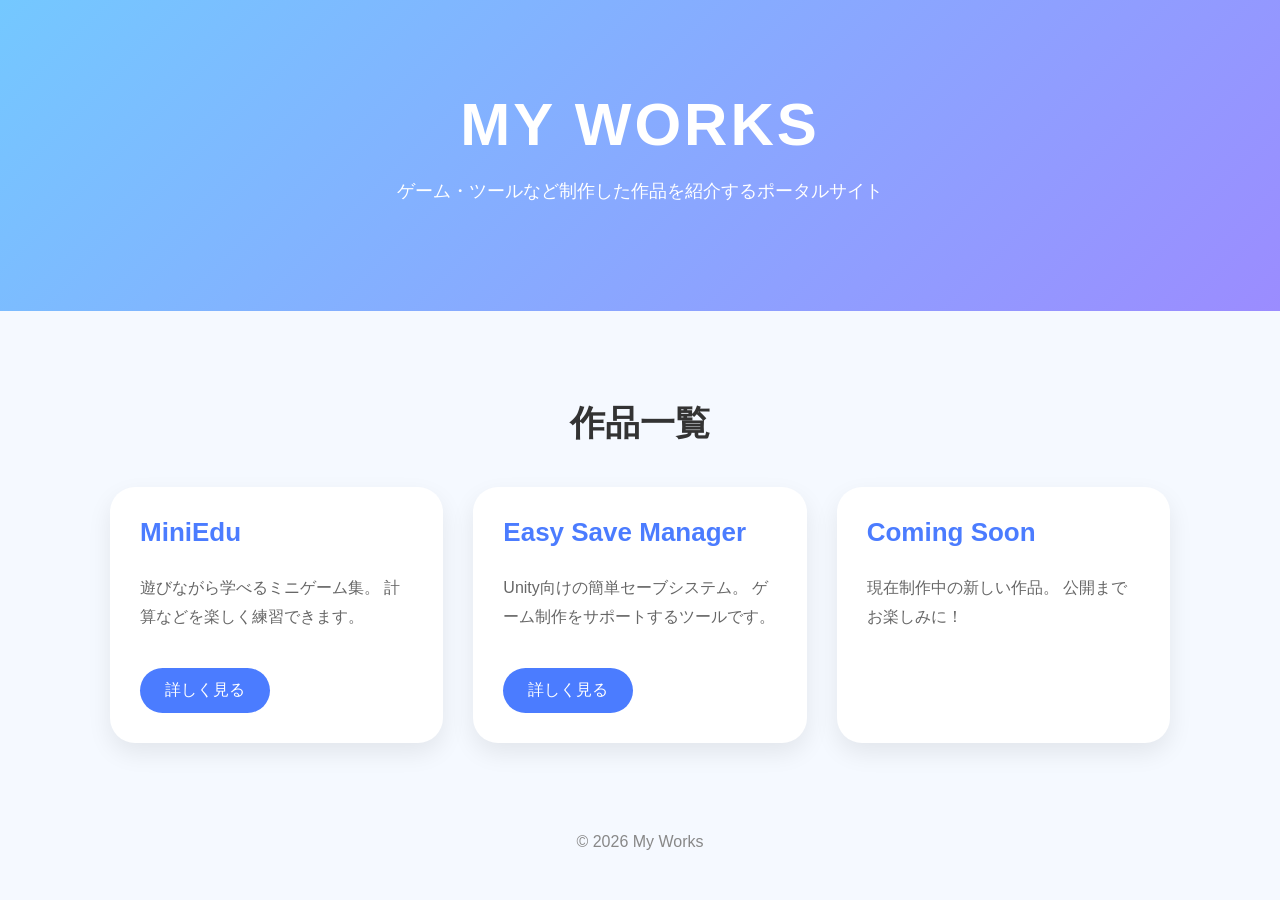
==== index.html @ f9743144 "Create initial HTML structure for portfolio site This is a basic HTML structure for a portfolio site" ====
<!DOCTYPE html>

<html lang="ja"> <head> <meta charset="UTF-8"> <meta name="viewport" content="width=device-width, initial-scale=1.0">

<title>My Works</title>

<style> * { box-sizing: border-box; } body { margin: 0; font-family: "Yu Gothic", "Segoe UI", sans-serif; background: #f5f9ff; color: #333; } /* ヘッダー */ header { padding: 90px 20px; text-align: center; background: linear-gradient(135deg, #74c8ff, #9b8cff); color: white; } header h1 { font-size: 60px; margin: 0; letter-spacing: 3px; } header p { margin-top: 20px; font-size: 18px; } /* メイン */ main { max-width: 1100px; margin: auto; padding: 60px 20px; } h2 { text-align: center; font-size: 35px; margin-bottom: 40px; } /* 作品カード */ .works { display: grid; grid-template-columns: repeat(auto-fit, minmax(280px, 1fr)); gap: 30px; } .card { background: white; border-radius: 25px; padding: 30px; box-shadow: 0 10px 25px rgba(0,0,0,0.08); transition: 0.3s; } .card:hover { transform: translateY(-10px); box-shadow: 0 20px 35px rgba(0,0,0,0.15); } .card h3 { margin-top:0; font-size: 26px; color:#4b7cff; } .card p { color:#666; line-height:1.8; } /* ボタン */ .button { display:inline-block; margin-top:20px; padding:12px 25px; border-radius:30px; background:#4b7cff; color:white; text-decoration:none; transition:0.2s; } .button:hover { background:#345edb; } /* フッター */ footer { text-align:center; padding:30px; color:#888; } </style>

</head>

<body>

<header>

<h1>MY WORKS</h1>

<p> ゲーム・ツールなど制作した作品を紹介するポータルサイト </p>

</header>




<main>

<h2>作品一覧</h2>

<div class="works">




<div class="card">

<h3>MiniEdu</h3>

<p> 遊びながら学べるミニゲーム集。 計算などを楽しく練習できます。 </p>

<a class="button" href="#"> 詳しく見る </a>

</div>




<div class="card">

<h3>Easy Save Manager</h3>

<p> Unity向けの簡単セーブシステム。 ゲーム制作をサポートするツールです。 </p>

<a class="button" href="#"> 詳しく見る </a>

</div>




<div class="card">

<h3>Coming Soon</h3>

<p> 現在制作中の新しい作品。 公開までお楽しみに！ </p>

</div>




</div>

</main>




<footer>

© 2026 My Works

</footer>




</body> </html>
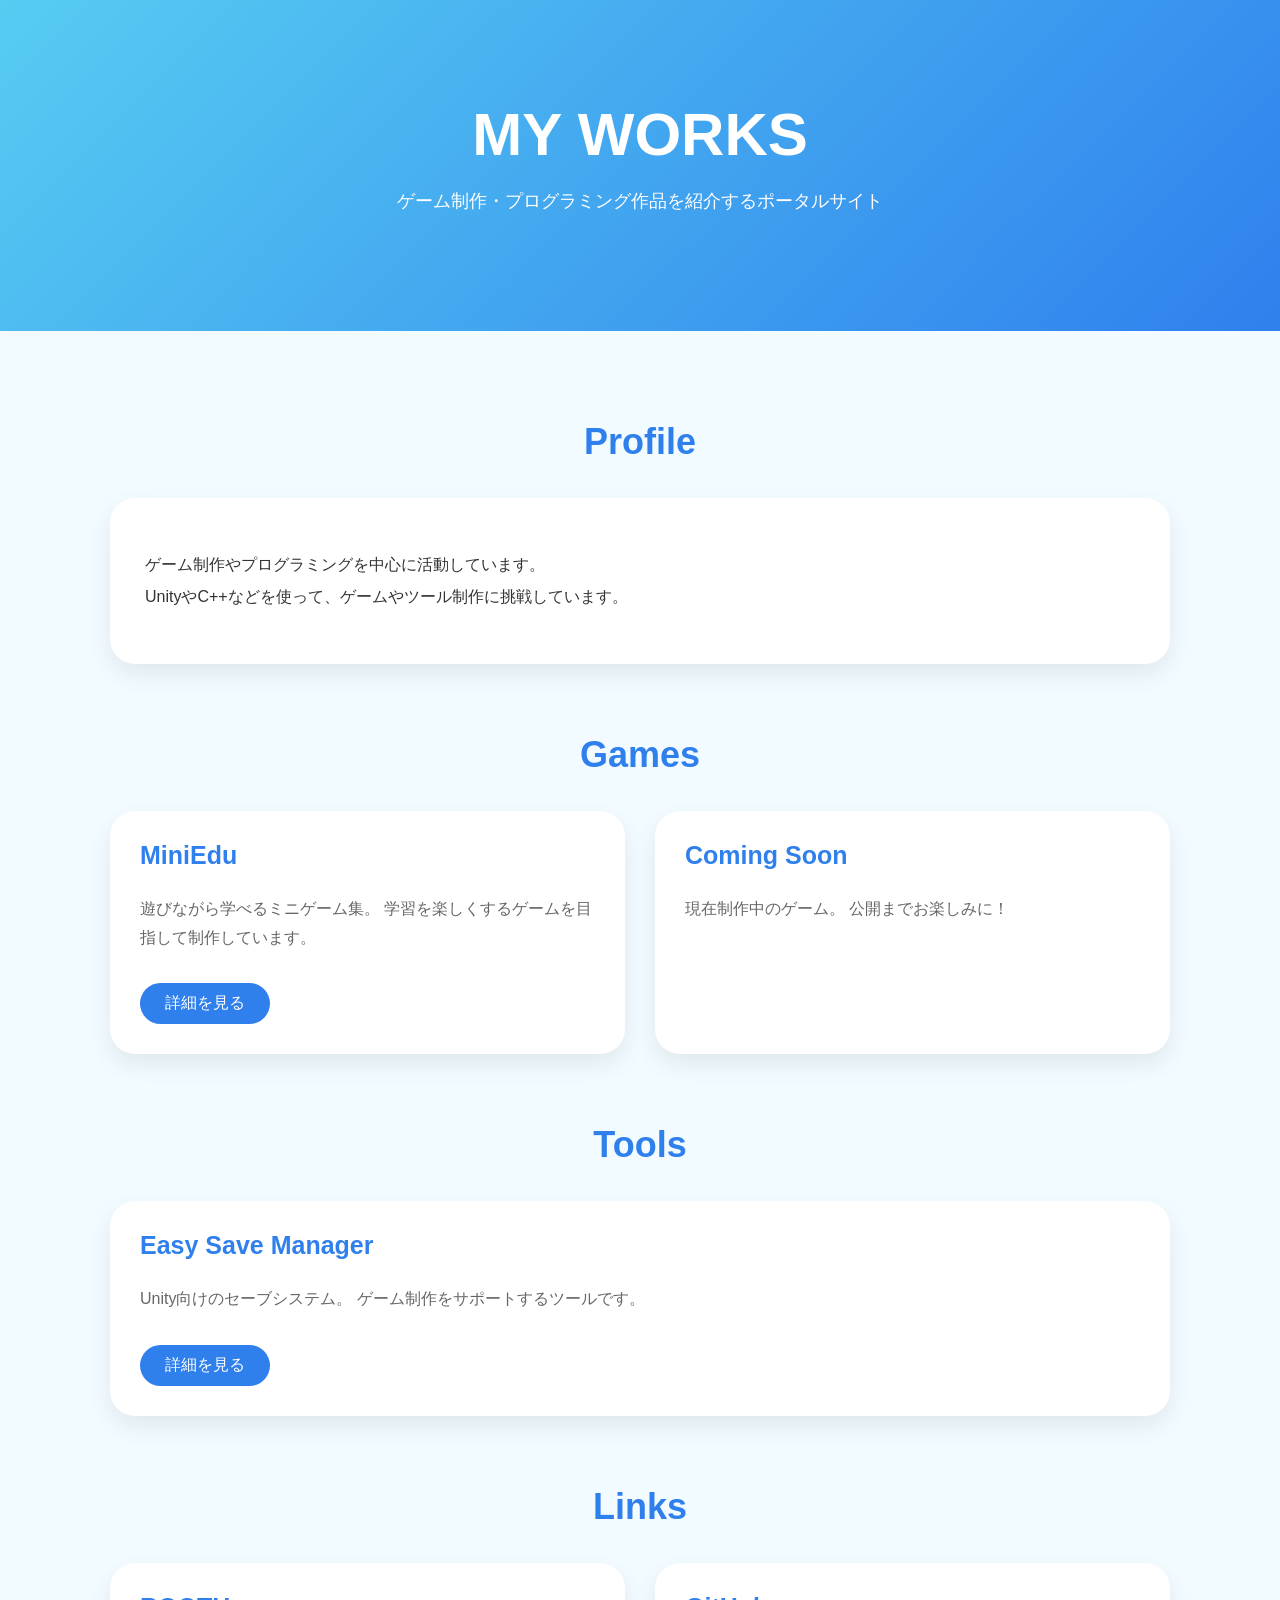
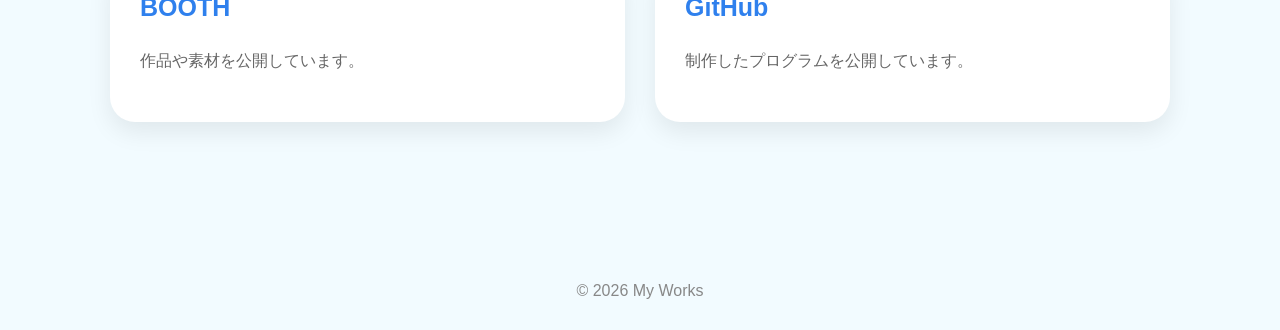
==== commit 0b8fd2f2: "Refactor index.html with updated content and styles" ====
--- a/index.html
+++ b/index.html
@@ -1,20 +1,28 @@
 <!DOCTYPE html>
 
-<html lang="ja"> <head> <meta charset="UTF-8"> <meta name="viewport" content="width=device-width, initial-scale=1.0">
+<html lang="ja"> <head>
+
+<meta charset="UTF-8"> <meta name="viewport" content="width=device-width, initial-scale=1.0">
 
 <title>My Works</title>
 
-<style> * { box-sizing: border-box; } body { margin: 0; font-family: "Yu Gothic", "Segoe UI", sans-serif; background: #f5f9ff; color: #333; } /* ヘッダー */ header { padding: 90px 20px; text-align: center; background: linear-gradient(135deg, #74c8ff, #9b8cff); color: white; } header h1 { font-size: 60px; margin: 0; letter-spacing: 3px; } header p { margin-top: 20px; font-size: 18px; } /* メイン */ main { max-width: 1100px; margin: auto; padding: 60px 20px; } h2 { text-align: center; font-size: 35px; margin-bottom: 40px; } /* 作品カード */ .works { display: grid; grid-template-columns: repeat(auto-fit, minmax(280px, 1fr)); gap: 30px; } .card { background: white; border-radius: 25px; padding: 30px; box-shadow: 0 10px 25px rgba(0,0,0,0.08); transition: 0.3s; } .card:hover { transform: translateY(-10px); box-shadow: 0 20px 35px rgba(0,0,0,0.15); } .card h3 { margin-top:0; font-size: 26px; color:#4b7cff; } .card p { color:#666; line-height:1.8; } /* ボタン */ .button { display:inline-block; margin-top:20px; padding:12px 25px; border-radius:30px; background:#4b7cff; color:white; text-decoration:none; transition:0.2s; } .button:hover { background:#345edb; } /* フッター */ footer { text-align:center; padding:30px; color:#888; } </style>
+<style> * { box-sizing:border-box; } body { margin:0; font-family: "Yu Gothic", "Segoe UI", sans-serif; background:#f2fbff; color:#333; } /* トップ */ header { padding:100px 20px; text-align:center; color:white; background: linear-gradient( 135deg, #56ccf2, #2f80ed ); } header h1 { font-size:60px; margin:0; } header p { font-size:18px; margin-top:20px; } /* メイン */ main { max-width:1100px; margin:auto; padding:60px 20px; } section { margin-bottom:70px; } h2 { text-align:center; font-size:36px; color:#2f80ed; margin-bottom:35px; } /* プロフィール */ .profile { background:white; padding:35px; border-radius:25px; box-shadow: 0 10px 25px rgba(0,0,0,0.08); line-height:2; } /* カード */ .cards { display:grid; grid-template-columns: repeat(auto-fit,minmax(260px,1fr)); gap:30px; } .card { background:white; padding:30px; border-radius:25px; box-shadow: 0 10px 25px rgba(0,0,0,0.08); transition:0.3s; } .card:hover { transform:translateY(-8px); box-shadow: 0 20px 35px rgba(0,0,0,0.15); } .card h3 { color:#2f80ed; font-size:25px; margin-top:0; } .card p { color:#666; line-height:1.8; } /* ボタン */ .button { display:inline-block; margin-top:15px; padding:10px 25px; background:#2f80ed; color:white; border-radius:30px; text-decoration:none; } .button:hover { background:#1c5fb8; } /* フッター */ footer { text-align:center; padding:30px; color:#888; } </style>
 
 </head>
 
+
+
+
 <body>
+
+
+
 
 <header>
 
 <h1>MY WORKS</h1>
 
-<p> ゲーム・ツールなど制作した作品を紹介するポータルサイト </p>
+<p> ゲーム制作・プログラミング作品を紹介するポータルサイト </p>
 
 </header>
 
@@ -23,33 +31,40 @@
 
 <main>
 
-<h2>作品一覧</h2>
-
-<div class="works">
 
 
 
+<section>
+
+<h2>Profile</h2>
+
+<div class="profile">
+
+<p> ゲーム制作やプログラミングを中心に活動しています。 <br> UnityやC++などを使って、ゲームやツール制作に挑戦しています。 </p>
+
+</div>
+
+</section>
+
+
+
+
+
+
+
+<section>
+
+<h2>Games</h2>
+
+<div class="cards">
 
 <div class="card">
 
 <h3>MiniEdu</h3>
 
-<p> 遊びながら学べるミニゲーム集。 計算などを楽しく練習できます。 </p>
+<p> 遊びながら学べるミニゲーム集。 学習を楽しくするゲームを目指して制作しています。 </p>
 
-<a class="button" href="#"> 詳しく見る </a>
-
-</div>
-
-
-
-
-<div class="card">
-
-<h3>Easy Save Manager</h3>
-
-<p> Unity向けの簡単セーブシステム。 ゲーム制作をサポートするツールです。 </p>
-
-<a class="button" href="#"> 詳しく見る </a>
+<a class="button" href="#"> 詳細を見る </a>
 
 </div>
 
@@ -60,14 +75,71 @@
 
 <h3>Coming Soon</h3>
 
-<p> 現在制作中の新しい作品。 公開までお楽しみに！ </p>
+<p> 現在制作中のゲーム。 公開までお楽しみに！ </p>
 
 </div>
+
+</div>
+
+</section>
 
 
 
 
+
+
+
+<section>
+
+<h2>Tools</h2>
+
+<div class="cards">
+
+<div class="card">
+
+<h3>Easy Save Manager</h3>
+
+<p> Unity向けのセーブシステム。 ゲーム制作をサポートするツールです。 </p>
+
+<a class="button" href="#"> 詳細を見る </a>
+
 </div>
+
+</div>
+
+</section>
+
+
+
+
+<section>
+
+<h2>Links</h2>
+
+<div class="cards">
+
+<div class="card">
+
+<h3>BOOTH</h3>
+
+<p> 作品や素材を公開しています。 </p>
+
+</div>
+
+<div class="card">
+
+<h3>GitHub</h3>
+
+<p> 制作したプログラムを公開しています。 </p>
+
+</div>
+
+</div>
+
+</section>
+
+
+
 
 </main>
 
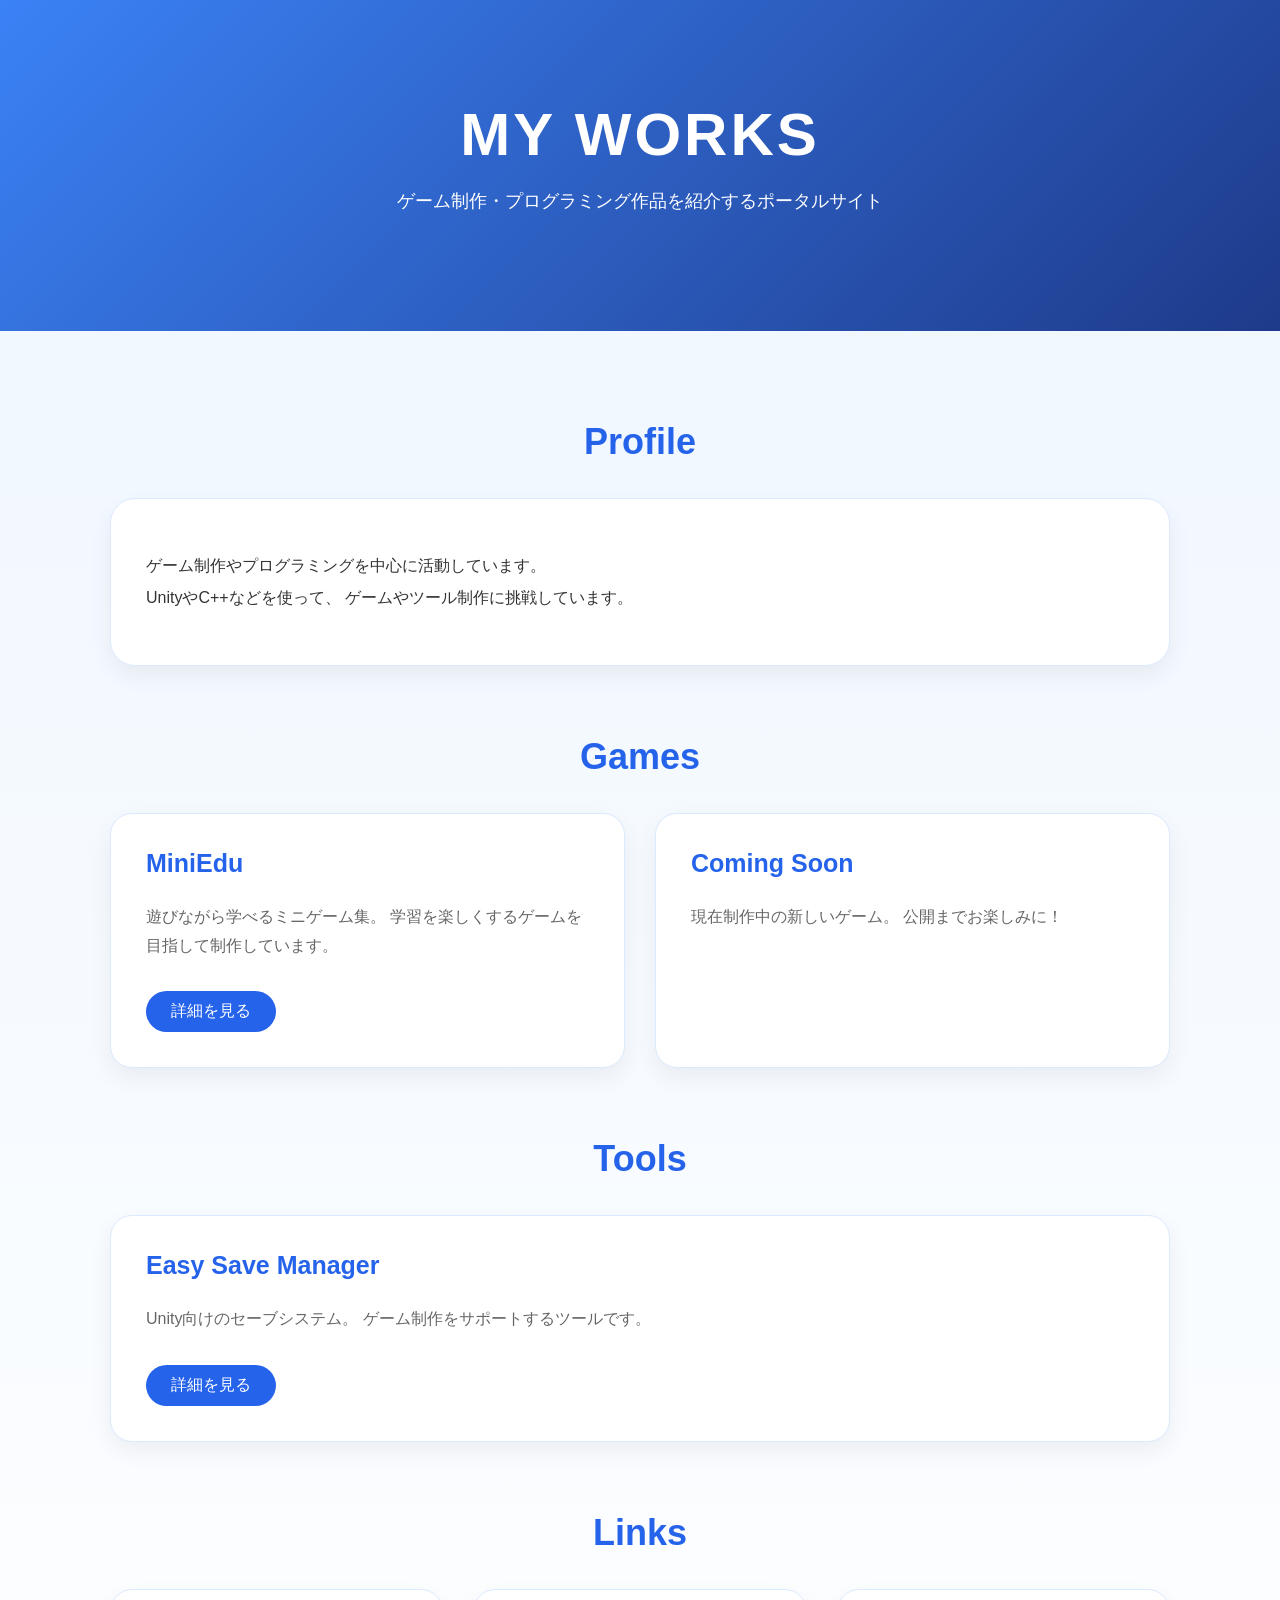
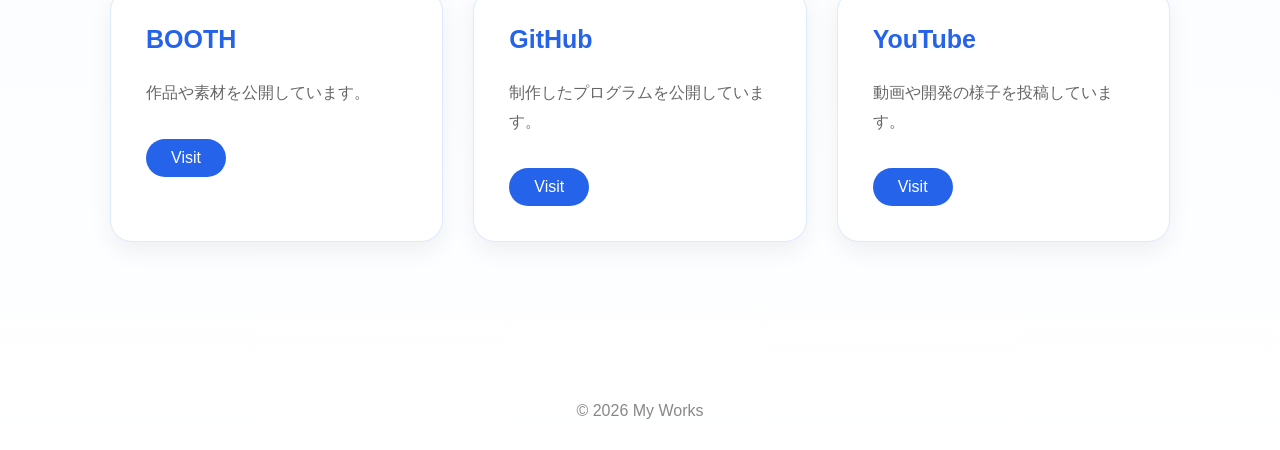
==== commit 63ae760f: "Refactor HTML structure and improve styles Updated styles and content for better layout and readabil" ====
--- a/index.html
+++ b/index.html
@@ -1,28 +1,270 @@
 <!DOCTYPE html>
-
-<html lang="ja"> <head>
-
-<meta charset="UTF-8"> <meta name="viewport" content="width=device-width, initial-scale=1.0">
+<html lang="ja">
+
+<head>
+
+<meta charset="UTF-8">
+<meta name="viewport" content="width=device-width, initial-scale=1.0">
 
 <title>My Works</title>
 
-<style> * { box-sizing:border-box; } body { margin:0; font-family: "Yu Gothic", "Segoe UI", sans-serif; background:#f2fbff; color:#333; } /* トップ */ header { padding:100px 20px; text-align:center; color:white; background: linear-gradient( 135deg, #56ccf2, #2f80ed ); } header h1 { font-size:60px; margin:0; } header p { font-size:18px; margin-top:20px; } /* メイン */ main { max-width:1100px; margin:auto; padding:60px 20px; } section { margin-bottom:70px; } h2 { text-align:center; font-size:36px; color:#2f80ed; margin-bottom:35px; } /* プロフィール */ .profile { background:white; padding:35px; border-radius:25px; box-shadow: 0 10px 25px rgba(0,0,0,0.08); line-height:2; } /* カード */ .cards { display:grid; grid-template-columns: repeat(auto-fit,minmax(260px,1fr)); gap:30px; } .card { background:white; padding:30px; border-radius:25px; box-shadow: 0 10px 25px rgba(0,0,0,0.08); transition:0.3s; } .card:hover { transform:translateY(-8px); box-shadow: 0 20px 35px rgba(0,0,0,0.15); } .card h3 { color:#2f80ed; font-size:25px; margin-top:0; } .card p { color:#666; line-height:1.8; } /* ボタン */ .button { display:inline-block; margin-top:15px; padding:10px 25px; background:#2f80ed; color:white; border-radius:30px; text-decoration:none; } .button:hover { background:#1c5fb8; } /* フッター */ footer { text-align:center; padding:30px; color:#888; } </style>
+<style>
+
+* {
+    box-sizing:border-box;
+}
+
+
+body {
+
+    margin:0;
+
+    font-family:
+    "Yu Gothic",
+    "Segoe UI",
+    sans-serif;
+
+    background:
+    linear-gradient(
+        180deg,
+        #eef6ff,
+        #ffffff
+    );
+
+    color:#333;
+
+}
+
+
+/* ヘッダー */
+
+header {
+
+    padding:100px 20px;
+
+    text-align:center;
+
+    color:white;
+
+    background:
+    linear-gradient(
+        135deg,
+        #3b82f6,
+        #1e3a8a
+    );
+
+}
+
+
+header h1 {
+
+    font-size:60px;
+
+    margin:0;
+
+    letter-spacing:3px;
+
+}
+
+
+header p {
+
+    font-size:18px;
+
+    margin-top:20px;
+
+}
+
+
+
+/* メイン */
+
+main {
+
+    max-width:1100px;
+
+    margin:auto;
+
+    padding:60px 20px;
+
+}
+
+
+
+section {
+
+    margin-bottom:70px;
+
+}
+
+
+
+h2 {
+
+    text-align:center;
+
+    font-size:36px;
+
+    color:#2563eb;
+
+    margin-bottom:35px;
+
+}
+
+
+
+/* プロフィール */
+
+.profile {
+
+    background:#ffffff;
+
+    padding:35px;
+
+    border-radius:25px;
+
+    border:1px solid #dbeafe;
+
+    box-shadow:
+    0 10px 25px rgba(0,0,0,0.06);
+
+    line-height:2;
+
+}
+
+
+
+/* カード一覧 */
+
+.cards {
+
+    display:grid;
+
+    grid-template-columns:
+    repeat(auto-fit,minmax(260px,1fr));
+
+    gap:30px;
+
+}
+
+
+
+/* カード */
+
+.card {
+
+    background:#ffffff;
+
+    padding:35px;
+
+    border-radius:22px;
+
+    border:1px solid #dbeafe;
+
+    box-shadow:
+    0 10px 25px rgba(0,0,0,0.06);
+
+    transition:0.3s;
+
+}
+
+
+.card:hover {
+
+    transform:translateY(-8px);
+
+    box-shadow:
+    0 20px 35px rgba(30,58,138,0.15);
+
+}
+
+
+
+.card h3 {
+
+    color:#2563eb;
+
+    font-size:25px;
+
+    margin-top:0;
+
+}
+
+
+
+.card p {
+
+    color:#666;
+
+    line-height:1.8;
+
+}
+
+
+
+/* ボタン */
+
+.button {
+
+    display:inline-block;
+
+    margin-top:15px;
+
+    padding:10px 25px;
+
+    background:#2563eb;
+
+    color:white;
+
+    border-radius:30px;
+
+    text-decoration:none;
+
+    transition:0.2s;
+
+}
+
+
+
+.button:hover {
+
+    background:#1d4ed8;
+
+}
+
+
+
+/* フッター */
+
+footer {
+
+    text-align:center;
+
+    padding:30px;
+
+    color:#888;
+
+}
+
+
+
+</style>
 
 </head>
 
 
 
-
 <body>
 
 
 
-
 <header>
 
 <h1>MY WORKS</h1>
 
-<p> ゲーム制作・プログラミング作品を紹介するポータルサイト </p>
+<p>
+ゲーム制作・プログラミング作品を紹介するポータルサイト
+</p>
 
 </header>
 
@@ -38,9 +280,16 @@
 
 <h2>Profile</h2>
 
+
 <div class="profile">
 
-<p> ゲーム制作やプログラミングを中心に活動しています。 <br> UnityやC++などを使って、ゲームやツール制作に挑戦しています。 </p>
+<p>
+ゲーム制作やプログラミングを中心に活動しています。
+<br>
+UnityやC++などを使って、
+ゲームやツール制作に挑戦しています。
+</p>
+
 
 </div>
 
@@ -51,20 +300,29 @@
 
 
 
-
 <section>
 
 <h2>Games</h2>
 
+
 <div class="cards">
 
+
+
 <div class="card">
 
 <h3>MiniEdu</h3>
 
-<p> 遊びながら学べるミニゲーム集。 学習を楽しくするゲームを目指して制作しています。 </p>
-
-<a class="button" href="#"> 詳細を見る </a>
+<p>
+遊びながら学べるミニゲーム集。
+学習を楽しくするゲームを目指して制作しています。
+</p>
+
+
+<a class="button" href="#">
+詳細を見る
+</a>
+
 
 </div>
 
@@ -75,11 +333,19 @@
 
 <h3>Coming Soon</h3>
 
-<p> 現在制作中のゲーム。 公開までお楽しみに！ </p>
-
-</div>
-
-</div>
+
+<p>
+現在制作中の新しいゲーム。
+公開までお楽しみに！
+</p>
+
+
+</div>
+
+
+
+</div>
+
 
 </section>
 
@@ -89,63 +355,140 @@
 
 
 
+
 <section>
 
 <h2>Tools</h2>
 
+
 <div class="cards">
 
+
+
 <div class="card">
 
 <h3>Easy Save Manager</h3>
 
-<p> Unity向けのセーブシステム。 ゲーム制作をサポートするツールです。 </p>
-
-<a class="button" href="#"> 詳細を見る </a>
-
-</div>
-
-</div>
+
+<p>
+Unity向けのセーブシステム。
+ゲーム制作をサポートするツールです。
+</p>
+
+
+<a class="button" href="#">
+詳細を見る
+</a>
+
+
+</div>
+
+
+
+</div>
+
 
 </section>
 
 
 
 
+
+
+
 <section>
 
 <h2>Links</h2>
 
+
 <div class="cards">
 
+
+
 <div class="card">
 
 <h3>BOOTH</h3>
 
-<p> 作品や素材を公開しています。 </p>
-
-</div>
+<p>
+作品や素材を公開しています。
+</p>
+
+
+<a class="button"
+href="ここにBOOTHのURL"
+target="_blank">
+
+Visit
+
+</a>
+
+
+</div>
+
+
+
+
 
 <div class="card">
 
 <h3>GitHub</h3>
 
-<p> 制作したプログラムを公開しています。 </p>
-
-</div>
-
-</div>
+<p>
+制作したプログラムを公開しています。
+</p>
+
+
+<a class="button"
+href="https://github.com/skun-09"
+target="_blank">
+
+Visit
+
+</a>
+
+
+</div>
+
+
+
+
+
+
+<div class="card">
+
+<h3>YouTube</h3>
+
+<p>
+動画や開発の様子を投稿しています。
+</p>
+
+
+<a class="button"
+href="ここにYouTubeのURL"
+target="_blank">
+
+Visit
+
+</a>
+
+
+</div>
+
+
+
+</div>
+
 
 </section>
 
 
 
 
+
 </main>
 
 
 
-
 <footer>
 
 © 2026 My Works
@@ -154,5 +497,6 @@
 
 
 
-
-</body> </html>
+</body>
+
+</html>
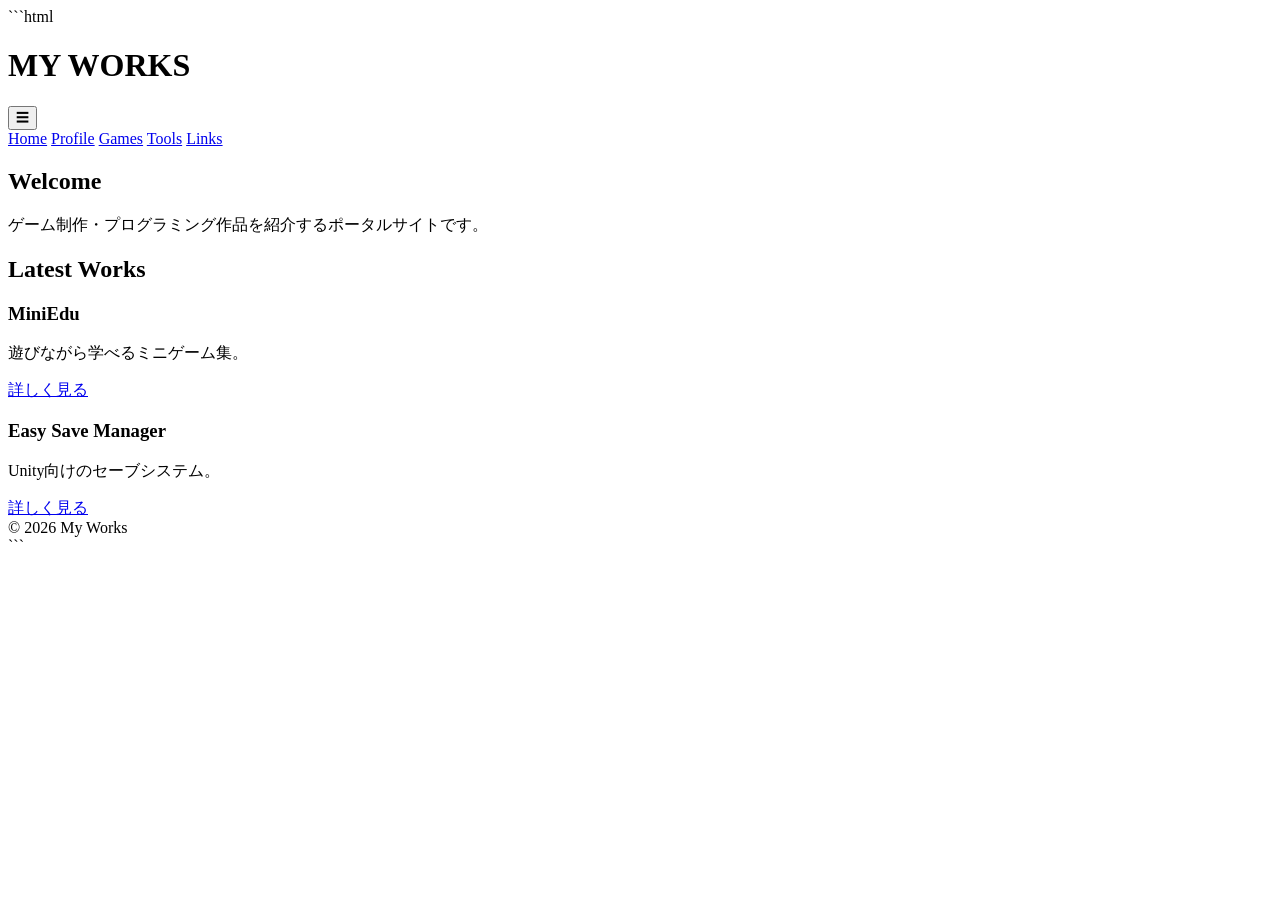
==== commit 63f9b46a: "Refactor index.html with new layout and styles Updated HTML structure and added styles, sections, an" ====
--- a/index.html
+++ b/index.html
@@ -1,3 +1,4 @@
+```html
 <!DOCTYPE html>
 <html lang="ja">
 
@@ -8,263 +9,45 @@
 
 <title>My Works</title>
 
-<style>
-
-* {
-    box-sizing:border-box;
-}
-
-
-body {
-
-    margin:0;
-
-    font-family:
-    "Yu Gothic",
-    "Segoe UI",
-    sans-serif;
-
-    background:
-    linear-gradient(
-        180deg,
-        #eef6ff,
-        #ffffff
-    );
-
-    color:#333;
-
-}
-
-
-/* ヘッダー */
-
-header {
-
-    padding:100px 20px;
-
-    text-align:center;
-
-    color:white;
-
-    background:
-    linear-gradient(
-        135deg,
-        #3b82f6,
-        #1e3a8a
-    );
-
-}
-
-
-header h1 {
-
-    font-size:60px;
-
-    margin:0;
-
-    letter-spacing:3px;
-
-}
-
-
-header p {
-
-    font-size:18px;
-
-    margin-top:20px;
-
-}
-
-
-
-/* メイン */
-
-main {
-
-    max-width:1100px;
-
-    margin:auto;
-
-    padding:60px 20px;
-
-}
-
-
-
-section {
-
-    margin-bottom:70px;
-
-}
-
-
-
-h2 {
-
-    text-align:center;
-
-    font-size:36px;
-
-    color:#2563eb;
-
-    margin-bottom:35px;
-
-}
-
-
-
-/* プロフィール */
-
-.profile {
-
-    background:#ffffff;
-
-    padding:35px;
-
-    border-radius:25px;
-
-    border:1px solid #dbeafe;
-
-    box-shadow:
-    0 10px 25px rgba(0,0,0,0.06);
-
-    line-height:2;
-
-}
-
-
-
-/* カード一覧 */
-
-.cards {
-
-    display:grid;
-
-    grid-template-columns:
-    repeat(auto-fit,minmax(260px,1fr));
-
-    gap:30px;
-
-}
-
-
-
-/* カード */
-
-.card {
-
-    background:#ffffff;
-
-    padding:35px;
-
-    border-radius:22px;
-
-    border:1px solid #dbeafe;
-
-    box-shadow:
-    0 10px 25px rgba(0,0,0,0.06);
-
-    transition:0.3s;
-
-}
-
-
-.card:hover {
-
-    transform:translateY(-8px);
-
-    box-shadow:
-    0 20px 35px rgba(30,58,138,0.15);
-
-}
-
-
-
-.card h3 {
-
-    color:#2563eb;
-
-    font-size:25px;
-
-    margin-top:0;
-
-}
-
-
-
-.card p {
-
-    color:#666;
-
-    line-height:1.8;
-
-}
-
-
-
-/* ボタン */
-
-.button {
-
-    display:inline-block;
-
-    margin-top:15px;
-
-    padding:10px 25px;
-
-    background:#2563eb;
-
-    color:white;
-
-    border-radius:30px;
-
-    text-decoration:none;
-
-    transition:0.2s;
-
-}
-
-
-
-.button:hover {
-
-    background:#1d4ed8;
-
-}
-
-
-
-/* フッター */
-
-footer {
-
-    text-align:center;
-
-    padding:30px;
-
-    color:#888;
-
-}
-
-
-
-</style>
+<link rel="stylesheet" href="style.css">
 
 </head>
-
 
 
 <body>
 
 
-
 <header>
 
-<h1>MY WORKS</h1>
+    <div class="header-inner">
 
-<p>
-ゲーム制作・プログラミング作品を紹介するポータルサイト
-</p>
+        <h1>MY WORKS</h1>
+
+
+        <!-- ハンバーガーメニュー -->
+
+        <button class="menu-button">
+            ☰
+        </button>
+
+
+    </div>
+
+
+    <nav class="menu">
+
+        <a href="index.html">Home</a>
+
+        <a href="profile.html">Profile</a>
+
+        <a href="games.html">Games</a>
+
+        <a href="tools.html">Tools</a>
+
+        <a href="links.html">Links</a>
+
+    </nav>
+
 
 </header>
 
@@ -274,35 +57,31 @@
 <main>
 
 
+<section class="hero">
 
 
-<section>
-
-<h2>Profile</h2>
+<h2>
+Welcome
+</h2>
 
 
-<div class="profile">
-
 <p>
-ゲーム制作やプログラミングを中心に活動しています。
-<br>
-UnityやC++などを使って、
-ゲームやツール制作に挑戦しています。
+ゲーム制作・プログラミング作品を紹介するポータルサイトです。
 </p>
 
-
-</div>
 
 </section>
 
 
 
 
+<section>
 
 
-<section>
+<h2>
+Latest Works
+</h2>
 
-<h2>Games</h2>
 
 
 <div class="cards">
@@ -311,16 +90,17 @@
 
 <div class="card">
 
-<h3>MiniEdu</h3>
+<h3>
+MiniEdu
+</h3>
 
 <p>
 遊びながら学べるミニゲーム集。
-学習を楽しくするゲームを目指して制作しています。
 </p>
 
 
-<a class="button" href="#">
-詳細を見る
+<a class="button" href="games.html">
+詳しく見る
 </a>
 
 
@@ -331,53 +111,17 @@
 
 <div class="card">
 
-<h3>Coming Soon</h3>
-
+<h3>
+Easy Save Manager
+</h3>
 
 <p>
-現在制作中の新しいゲーム。
-公開までお楽しみに！
+Unity向けのセーブシステム。
 </p>
 
 
-</div>
-
-
-
-</div>
-
-
-</section>
-
-
-
-
-
-
-
-
-<section>
-
-<h2>Tools</h2>
-
-
-<div class="cards">
-
-
-
-<div class="card">
-
-<h3>Easy Save Manager</h3>
-
-
-<p>
-Unity向けのセーブシステム。
-ゲーム制作をサポートするツールです。
-</p>
-
-
-<a class="button" href="#">
-詳細を見る
+<a class="button" href="tools.html">
+詳しく見る
 </a>
 
 
@@ -392,100 +136,9 @@
 
 
 
+</main>
 
 
-
-
-<section>
-
-<h2>Links</h2>
-
-
-<div class="cards">
-
-
-
-<div class="card">
-
-<h3>BOOTH</h3>
-
-<p>
-作品や素材を公開しています。
-</p>
-
-
-<a class="button"
-href="ここにBOOTHのURL"
-target="_blank">
-
-Visit
-
-</a>
-
-
-</div>
-
-
-
-
-
-<div class="card">
-
-<h3>GitHub</h3>
-
-<p>
-制作したプログラムを公開しています。
-</p>
-
-
-<a class="button"
-href="https://github.com/skun-09"
-target="_blank">
-
-Visit
-
-</a>
-
-
-</div>
-
-
-
-
-
-
-<div class="card">
-
-<h3>YouTube</h3>
-
-<p>
-動画や開発の様子を投稿しています。
-</p>
-
-
-<a class="button"
-href="ここにYouTubeのURL"
-target="_blank">
-
-Visit
-
-</a>
-
-
-</div>
-
-
-
-</div>
-
-
-</section>
-
-
-
-
-
-</main>
 
 
 
@@ -497,6 +150,11 @@
 
 
 
+
+<script src="script.js"></script>
+
+
 </body>
 
 </html>
+```
